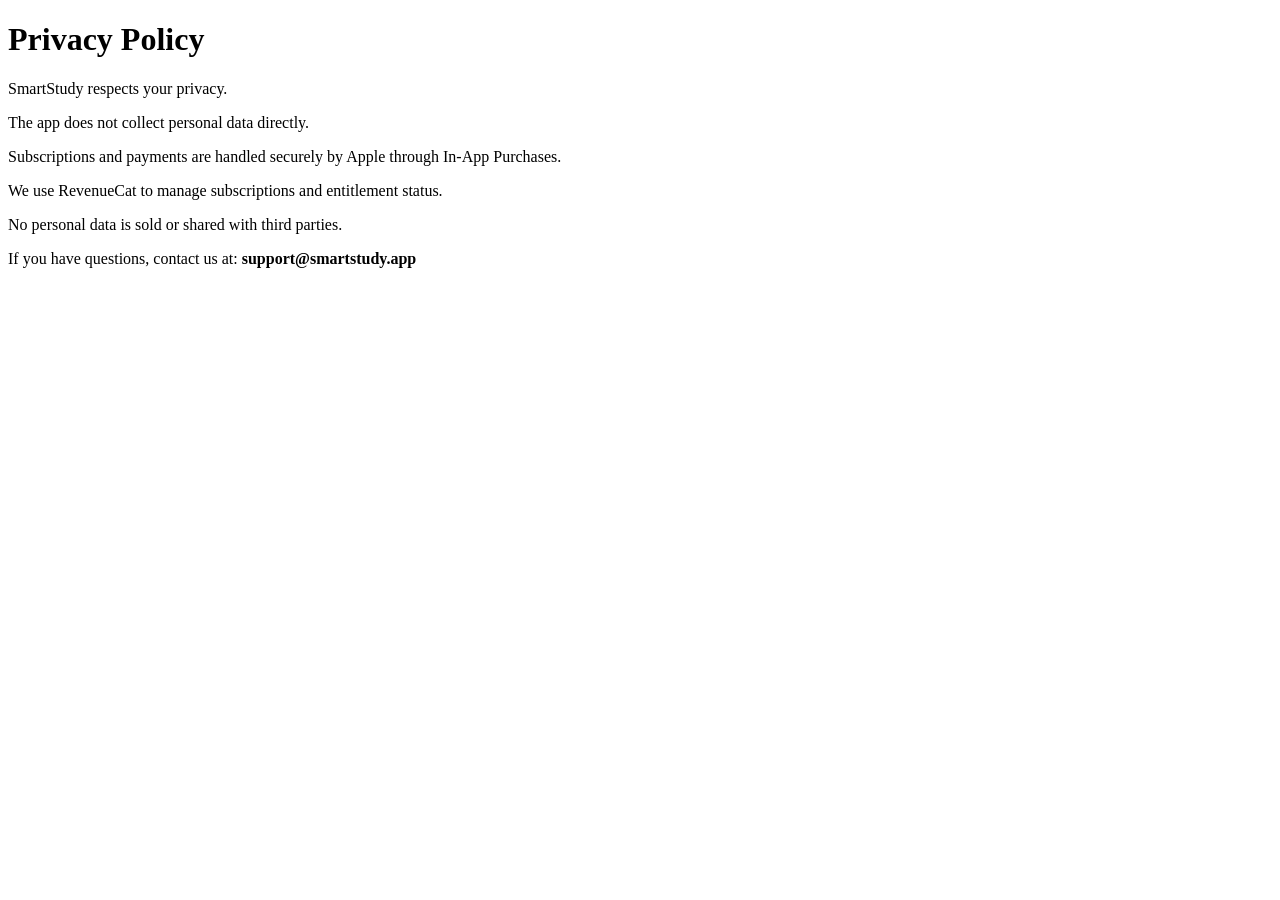
==== privacy.html @ 2cd7b088 "Add privacy policy page" ====
<!DOCTYPE html>
<html lang="en">
<head>
  <meta charset="UTF-8">
  <title>Privacy Policy – SmartStudy</title>
</head>
<body>
  <h1>Privacy Policy</h1>

  <p>SmartStudy respects your privacy.</p>

  <p>The app does not collect personal data directly.</p>

  <p>Subscriptions and payments are handled securely by Apple through In-App Purchases.</p>

  <p>We use RevenueCat to manage subscriptions and entitlement status.</p>

  <p>No personal data is sold or shared with third parties.</p>

  <p>If you have questions, contact us at: <strong>support@smartstudy.app</strong></p>
</body>
</html>
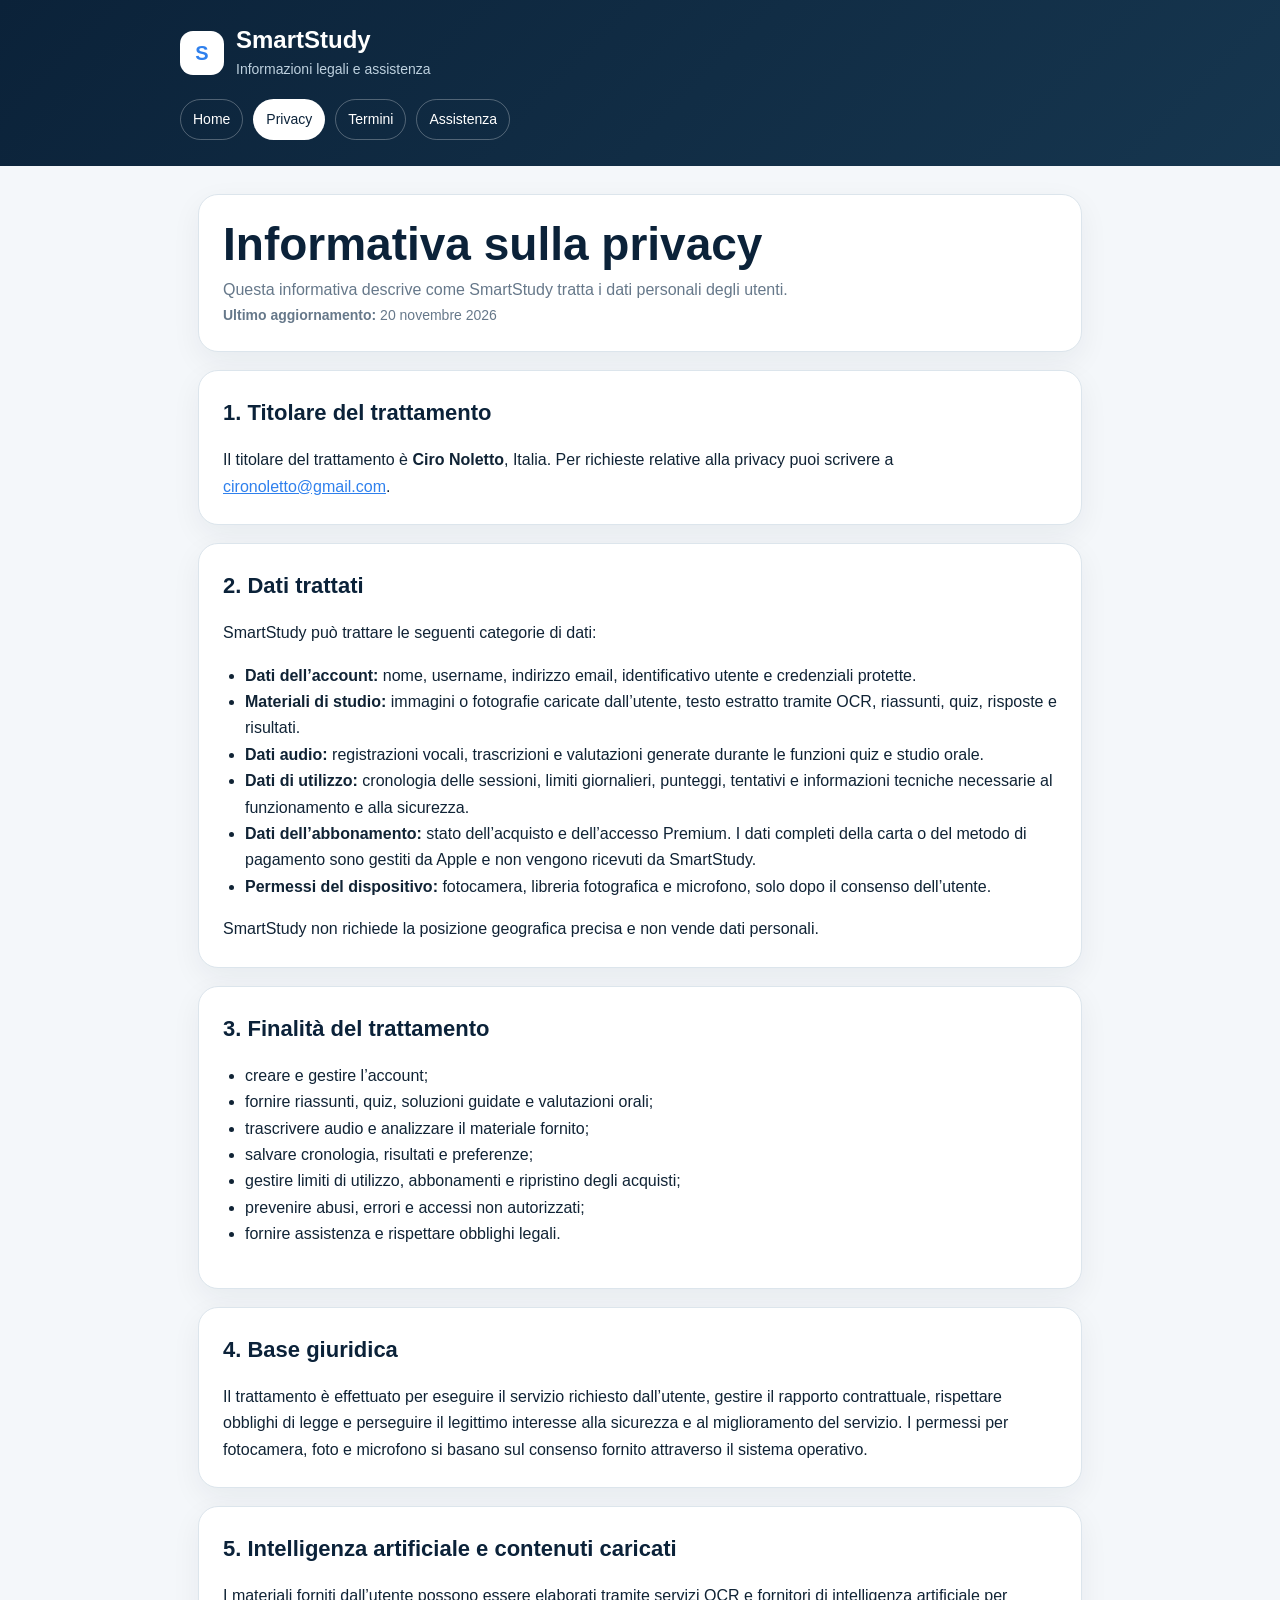
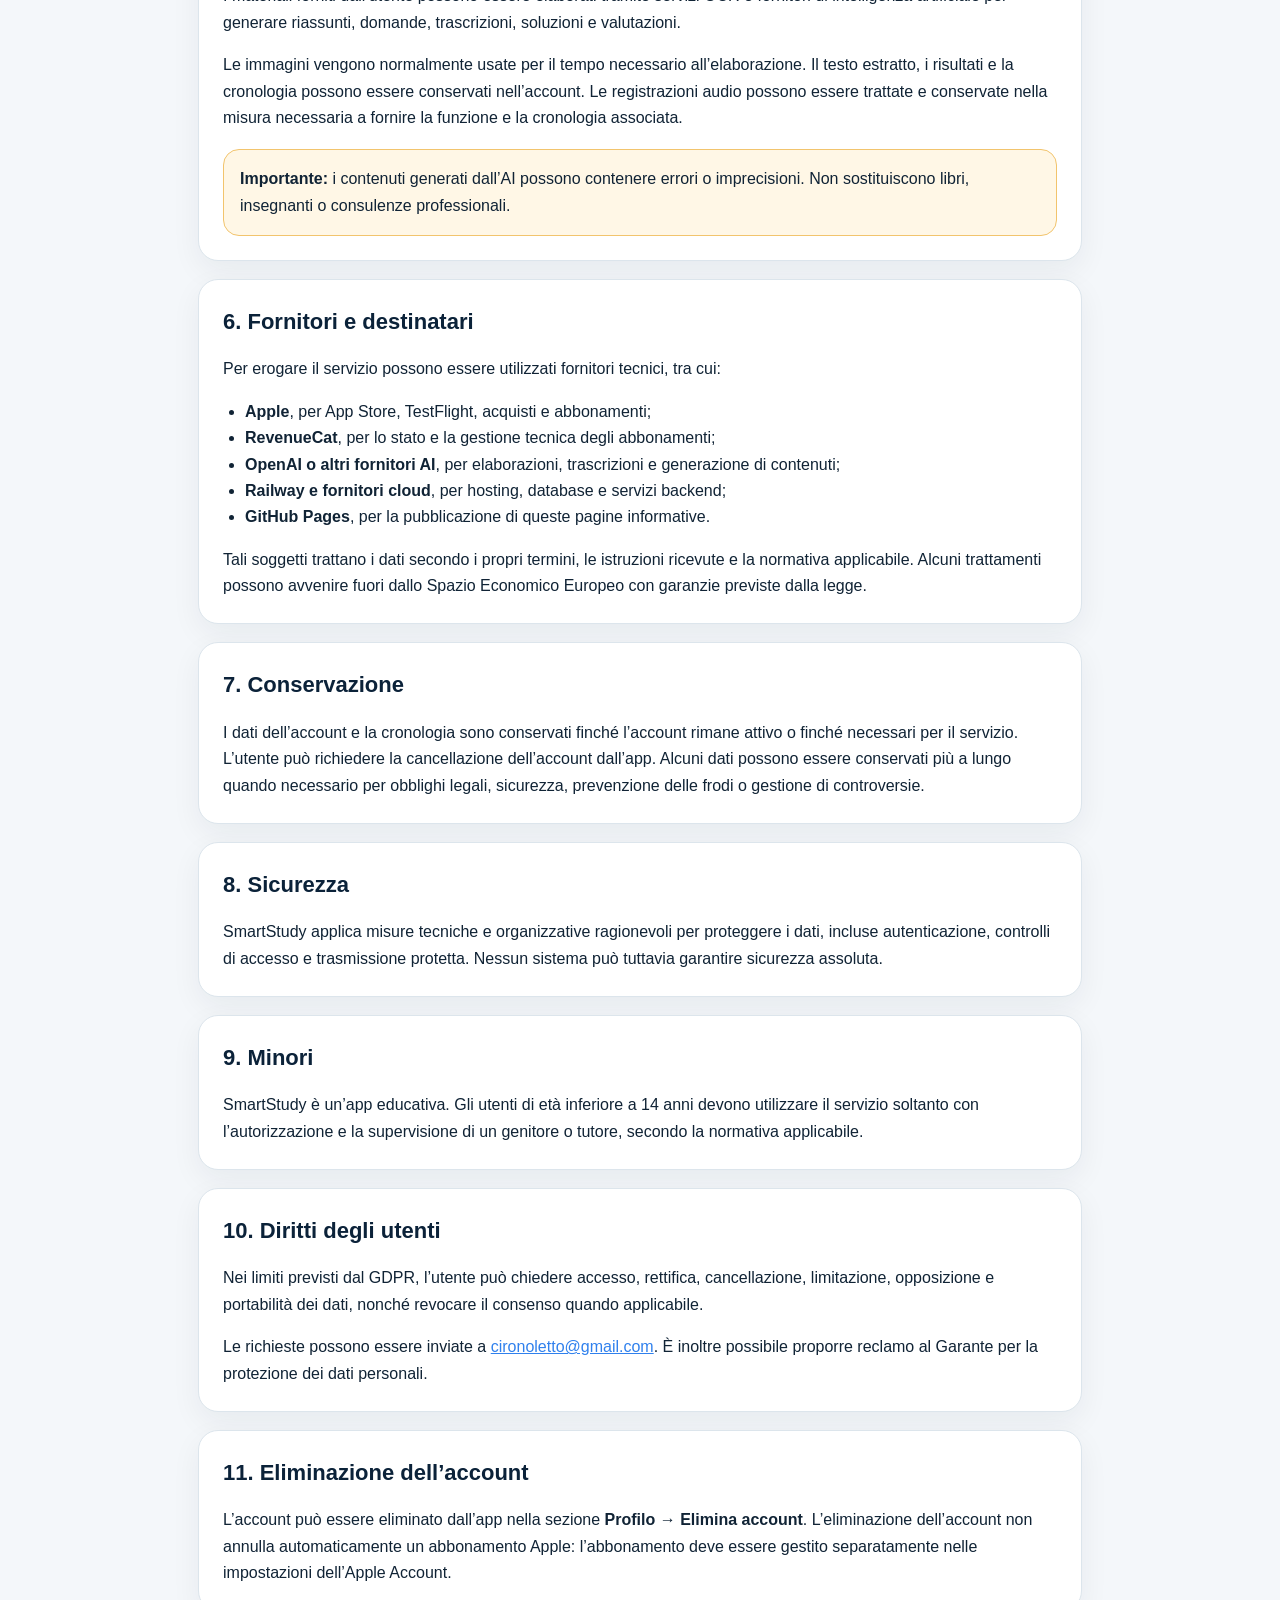
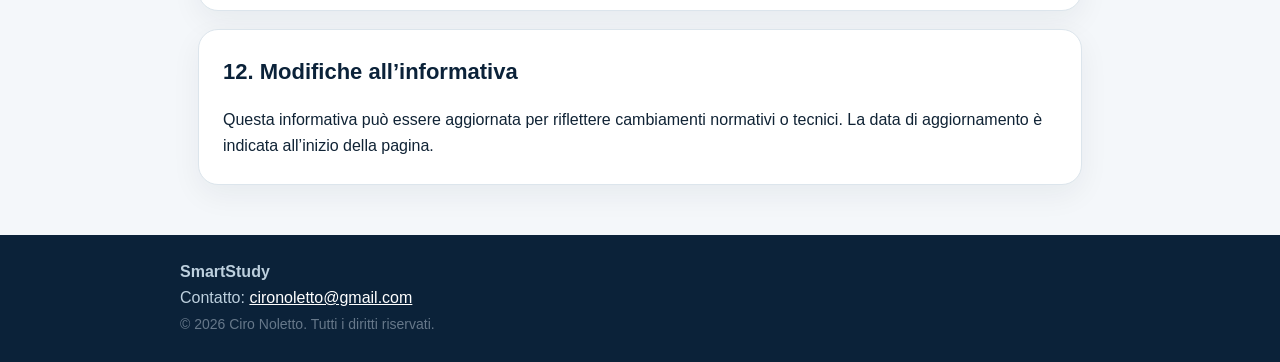
==== commit 989f5c73: "Add files via upload" ====
--- a/privacy.html
+++ b/privacy.html
@@ -1,22 +1,192 @@
-<!DOCTYPE html>
-<html lang="en">
+<!doctype html>
+<html lang="it">
 <head>
-  <meta charset="UTF-8">
-  <title>Privacy Policy – SmartStudy</title>
+  <meta charset="utf-8">
+  <meta name="viewport" content="width=device-width, initial-scale=1">
+  <meta name="description" content="Informativa sulla privacy dell'app SmartStudy.">
+  <meta name="theme-color" content="#0B2239">
+  <title>Informativa sulla privacy | SmartStudy</title>
+  <link rel="stylesheet" href="styles.css">
 </head>
 <body>
-  <h1>Privacy Policy</h1>
+  <header>
+    <div class="header-inner">
+      <div class="brand">
+        <div class="logo" aria-hidden="true">S</div>
+        <div>
+          <p class="brand-title"><strong>SmartStudy</strong></p>
+          <p class="brand-subtitle">Informazioni legali e assistenza</p>
+        </div>
+      </div>
+      
+      <nav aria-label="Navigazione">
+        <a href="index.html" >Home</a>
+        <a href="privacy.html" aria-current="page">Privacy</a>
+        <a href="terms.html" >Termini</a>
+        <a href="support.html" >Assistenza</a>
+      </nav>
+    
+    </div>
+  </header>
+  <main>
+    
+<section class="hero">
+  <h1>Informativa sulla privacy</h1>
+  <p>Questa informativa descrive come SmartStudy tratta i dati personali degli utenti.</p>
+  <p class="meta"><strong>Ultimo aggiornamento:</strong> 20 novembre 2026</p>
+</section>
 
-  <p>SmartStudy respects your privacy.</p>
+<section class="card">
+  <h2>1. Titolare del trattamento</h2>
+  <p>
+    Il titolare del trattamento è <strong>Ciro Noletto</strong>, Italia.
+    Per richieste relative alla privacy puoi scrivere a
+    <a href="mailto:cironoletto@gmail.com">cironoletto@gmail.com</a>.
+  </p>
+</section>
 
-  <p>The app does not collect personal data directly.</p>
+<section class="card">
+  <h2>2. Dati trattati</h2>
+  <p>SmartStudy può trattare le seguenti categorie di dati:</p>
+  <ul>
+    <li><strong>Dati dell’account:</strong> nome, username, indirizzo email, identificativo utente e credenziali protette.</li>
+    <li><strong>Materiali di studio:</strong> immagini o fotografie caricate dall’utente, testo estratto tramite OCR, riassunti, quiz, risposte e risultati.</li>
+    <li><strong>Dati audio:</strong> registrazioni vocali, trascrizioni e valutazioni generate durante le funzioni quiz e studio orale.</li>
+    <li><strong>Dati di utilizzo:</strong> cronologia delle sessioni, limiti giornalieri, punteggi, tentativi e informazioni tecniche necessarie al funzionamento e alla sicurezza.</li>
+    <li><strong>Dati dell’abbonamento:</strong> stato dell’acquisto e dell’accesso Premium. I dati completi della carta o del metodo di pagamento sono gestiti da Apple e non vengono ricevuti da SmartStudy.</li>
+    <li><strong>Permessi del dispositivo:</strong> fotocamera, libreria fotografica e microfono, solo dopo il consenso dell’utente.</li>
+  </ul>
+  <p>SmartStudy non richiede la posizione geografica precisa e non vende dati personali.</p>
+</section>
 
-  <p>Subscriptions and payments are handled securely by Apple through In-App Purchases.</p>
+<section class="card">
+  <h2>3. Finalità del trattamento</h2>
+  <ul>
+    <li>creare e gestire l’account;</li>
+    <li>fornire riassunti, quiz, soluzioni guidate e valutazioni orali;</li>
+    <li>trascrivere audio e analizzare il materiale fornito;</li>
+    <li>salvare cronologia, risultati e preferenze;</li>
+    <li>gestire limiti di utilizzo, abbonamenti e ripristino degli acquisti;</li>
+    <li>prevenire abusi, errori e accessi non autorizzati;</li>
+    <li>fornire assistenza e rispettare obblighi legali.</li>
+  </ul>
+</section>
 
-  <p>We use RevenueCat to manage subscriptions and entitlement status.</p>
+<section class="card">
+  <h2>4. Base giuridica</h2>
+  <p>
+    Il trattamento è effettuato per eseguire il servizio richiesto dall’utente,
+    gestire il rapporto contrattuale, rispettare obblighi di legge e perseguire
+    il legittimo interesse alla sicurezza e al miglioramento del servizio.
+    I permessi per fotocamera, foto e microfono si basano sul consenso fornito
+    attraverso il sistema operativo.
+  </p>
+</section>
 
-  <p>No personal data is sold or shared with third parties.</p>
+<section class="card">
+  <h2>5. Intelligenza artificiale e contenuti caricati</h2>
+  <p>
+    I materiali forniti dall’utente possono essere elaborati tramite servizi OCR
+    e fornitori di intelligenza artificiale per generare riassunti, domande,
+    trascrizioni, soluzioni e valutazioni.
+  </p>
+  <p>
+    Le immagini vengono normalmente usate per il tempo necessario all’elaborazione.
+    Il testo estratto, i risultati e la cronologia possono essere conservati
+    nell’account. Le registrazioni audio possono essere trattate e conservate
+    nella misura necessaria a fornire la funzione e la cronologia associata.
+  </p>
+  <div class="notice">
+    <strong>Importante:</strong> i contenuti generati dall’AI possono contenere errori
+    o imprecisioni. Non sostituiscono libri, insegnanti o consulenze professionali.
+  </div>
+</section>
 
-  <p>If you have questions, contact us at: <strong>support@smartstudy.app</strong></p>
+<section class="card">
+  <h2>6. Fornitori e destinatari</h2>
+  <p>Per erogare il servizio possono essere utilizzati fornitori tecnici, tra cui:</p>
+  <ul>
+    <li><strong>Apple</strong>, per App Store, TestFlight, acquisti e abbonamenti;</li>
+    <li><strong>RevenueCat</strong>, per lo stato e la gestione tecnica degli abbonamenti;</li>
+    <li><strong>OpenAI o altri fornitori AI</strong>, per elaborazioni, trascrizioni e generazione di contenuti;</li>
+    <li><strong>Railway e fornitori cloud</strong>, per hosting, database e servizi backend;</li>
+    <li><strong>GitHub Pages</strong>, per la pubblicazione di queste pagine informative.</li>
+  </ul>
+  <p>
+    Tali soggetti trattano i dati secondo i propri termini, le istruzioni ricevute
+    e la normativa applicabile. Alcuni trattamenti possono avvenire fuori dallo
+    Spazio Economico Europeo con garanzie previste dalla legge.
+  </p>
+</section>
+
+<section class="card">
+  <h2>7. Conservazione</h2>
+  <p>
+    I dati dell’account e la cronologia sono conservati finché l’account rimane
+    attivo o finché necessari per il servizio. L’utente può richiedere la
+    cancellazione dell’account dall’app. Alcuni dati possono essere conservati
+    più a lungo quando necessario per obblighi legali, sicurezza, prevenzione
+    delle frodi o gestione di controversie.
+  </p>
+</section>
+
+<section class="card">
+  <h2>8. Sicurezza</h2>
+  <p>
+    SmartStudy applica misure tecniche e organizzative ragionevoli per proteggere
+    i dati, incluse autenticazione, controlli di accesso e trasmissione protetta.
+    Nessun sistema può tuttavia garantire sicurezza assoluta.
+  </p>
+</section>
+
+<section class="card">
+  <h2>9. Minori</h2>
+  <p>
+    SmartStudy è un’app educativa. Gli utenti di età inferiore a 14 anni devono
+    utilizzare il servizio soltanto con l’autorizzazione e la supervisione di un
+    genitore o tutore, secondo la normativa applicabile.
+  </p>
+</section>
+
+<section class="card">
+  <h2>10. Diritti degli utenti</h2>
+  <p>
+    Nei limiti previsti dal GDPR, l’utente può chiedere accesso, rettifica,
+    cancellazione, limitazione, opposizione e portabilità dei dati, nonché
+    revocare il consenso quando applicabile.
+  </p>
+  <p>
+    Le richieste possono essere inviate a
+    <a href="mailto:cironoletto@gmail.com">cironoletto@gmail.com</a>.
+    È inoltre possibile proporre reclamo al Garante per la protezione dei dati personali.
+  </p>
+</section>
+
+<section class="card">
+  <h2>11. Eliminazione dell’account</h2>
+  <p>
+    L’account può essere eliminato dall’app nella sezione
+    <strong>Profilo → Elimina account</strong>. L’eliminazione dell’account
+    non annulla automaticamente un abbonamento Apple: l’abbonamento deve essere
+    gestito separatamente nelle impostazioni dell’Apple Account.
+  </p>
+</section>
+
+<section class="card">
+  <h2>12. Modifiche all’informativa</h2>
+  <p>
+    Questa informativa può essere aggiornata per riflettere cambiamenti
+    normativi o tecnici. La data di aggiornamento è indicata all’inizio della pagina.
+  </p>
+</section>
+
+  </main>
+  <footer>
+    <div class="inner">
+      <strong>SmartStudy</strong><br>
+      Contatto: <a href="mailto:cironoletto@gmail.com">cironoletto@gmail.com</a><br>
+      <span class="small">© 2026 Ciro Noletto. Tutti i diritti riservati.</span>
+    </div>
+  </footer>
 </body>
 </html>
--- a/styles.css
+++ b/styles.css
@@ -0,0 +1,187 @@
+:root {
+  --navy: #0B2239;
+  --navy-2: #16364F;
+  --blue: #2F80ED;
+  --bg: #F4F7FA;
+  --card: #FFFFFF;
+  --text: #102335;
+  --muted: #66788A;
+  --border: #DCE5EC;
+  --success: #178A55;
+  --warning-bg: #FFF7E6;
+  --warning-border: #F2C46D;
+}
+
+* { box-sizing: border-box; }
+
+html { scroll-behavior: smooth; }
+
+body {
+  margin: 0;
+  font-family: -apple-system, BlinkMacSystemFont, "Segoe UI", Roboto, Helvetica, Arial, sans-serif;
+  background: var(--bg);
+  color: var(--text);
+  line-height: 1.65;
+}
+
+a { color: var(--blue); }
+
+header {
+  background: linear-gradient(135deg, var(--navy), var(--navy-2));
+  color: white;
+  padding: 26px 20px;
+}
+
+.header-inner, main, footer .inner {
+  max-width: 920px;
+  margin: 0 auto;
+}
+
+.brand {
+  display: flex;
+  align-items: center;
+  gap: 12px;
+}
+
+.logo {
+  width: 44px;
+  height: 44px;
+  border-radius: 13px;
+  display: grid;
+  place-items: center;
+  background: white;
+  color: var(--blue);
+  font-weight: 900;
+  font-size: 20px;
+}
+
+.brand-title {
+  margin: 0;
+  font-size: 24px;
+  line-height: 1.15;
+}
+
+.brand-subtitle {
+  margin: 4px 0 0;
+  color: #BDD0DE;
+  font-size: 14px;
+}
+
+nav {
+  margin-top: 18px;
+  display: flex;
+  flex-wrap: wrap;
+  gap: 10px;
+}
+
+nav a {
+  text-decoration: none;
+  color: white;
+  border: 1px solid rgba(255,255,255,.28);
+  padding: 8px 12px;
+  border-radius: 999px;
+  font-size: 14px;
+}
+
+nav a:hover, nav a[aria-current="page"] {
+  background: white;
+  color: var(--navy);
+}
+
+main {
+  padding: 28px 18px 50px;
+}
+
+.hero, .card {
+  background: var(--card);
+  border: 1px solid var(--border);
+  border-radius: 20px;
+  padding: 24px;
+  box-shadow: 0 10px 30px rgba(11, 34, 57, .06);
+}
+
+.hero h1 {
+  margin: 0 0 8px;
+  color: var(--navy);
+  font-size: clamp(30px, 6vw, 46px);
+  line-height: 1.1;
+}
+
+.hero p { margin: 0; color: var(--muted); }
+
+.meta {
+  margin-top: 12px;
+  color: var(--muted);
+  font-size: 14px;
+}
+
+.card {
+  margin-top: 18px;
+}
+
+.card h2 {
+  margin: 0 0 10px;
+  color: var(--navy);
+  font-size: 22px;
+}
+
+.card h3 {
+  color: var(--navy);
+  margin-top: 22px;
+}
+
+.card p:last-child { margin-bottom: 0; }
+
+ul, ol { padding-left: 22px; }
+
+.notice {
+  background: var(--warning-bg);
+  border: 1px solid var(--warning-border);
+  border-radius: 16px;
+  padding: 16px;
+  margin-top: 18px;
+}
+
+.grid {
+  display: grid;
+  grid-template-columns: repeat(auto-fit, minmax(235px, 1fr));
+  gap: 16px;
+  margin-top: 18px;
+}
+
+.grid .card { margin-top: 0; }
+
+.button {
+  display: inline-block;
+  text-decoration: none;
+  background: var(--blue);
+  color: white;
+  font-weight: 800;
+  padding: 12px 18px;
+  border-radius: 14px;
+  margin-top: 8px;
+}
+
+.small { font-size: 14px; color: var(--muted); }
+
+code {
+  background: #EAF3FF;
+  color: var(--navy);
+  padding: 2px 6px;
+  border-radius: 6px;
+}
+
+footer {
+  background: var(--navy);
+  color: #BDD0DE;
+  padding: 24px 18px;
+}
+
+footer a { color: white; }
+
+@media (max-width: 600px) {
+  header { padding-top: 20px; }
+  .hero, .card { padding: 20px; border-radius: 16px; }
+  nav { gap: 8px; }
+  nav a { font-size: 13px; padding: 7px 10px; }
+}
